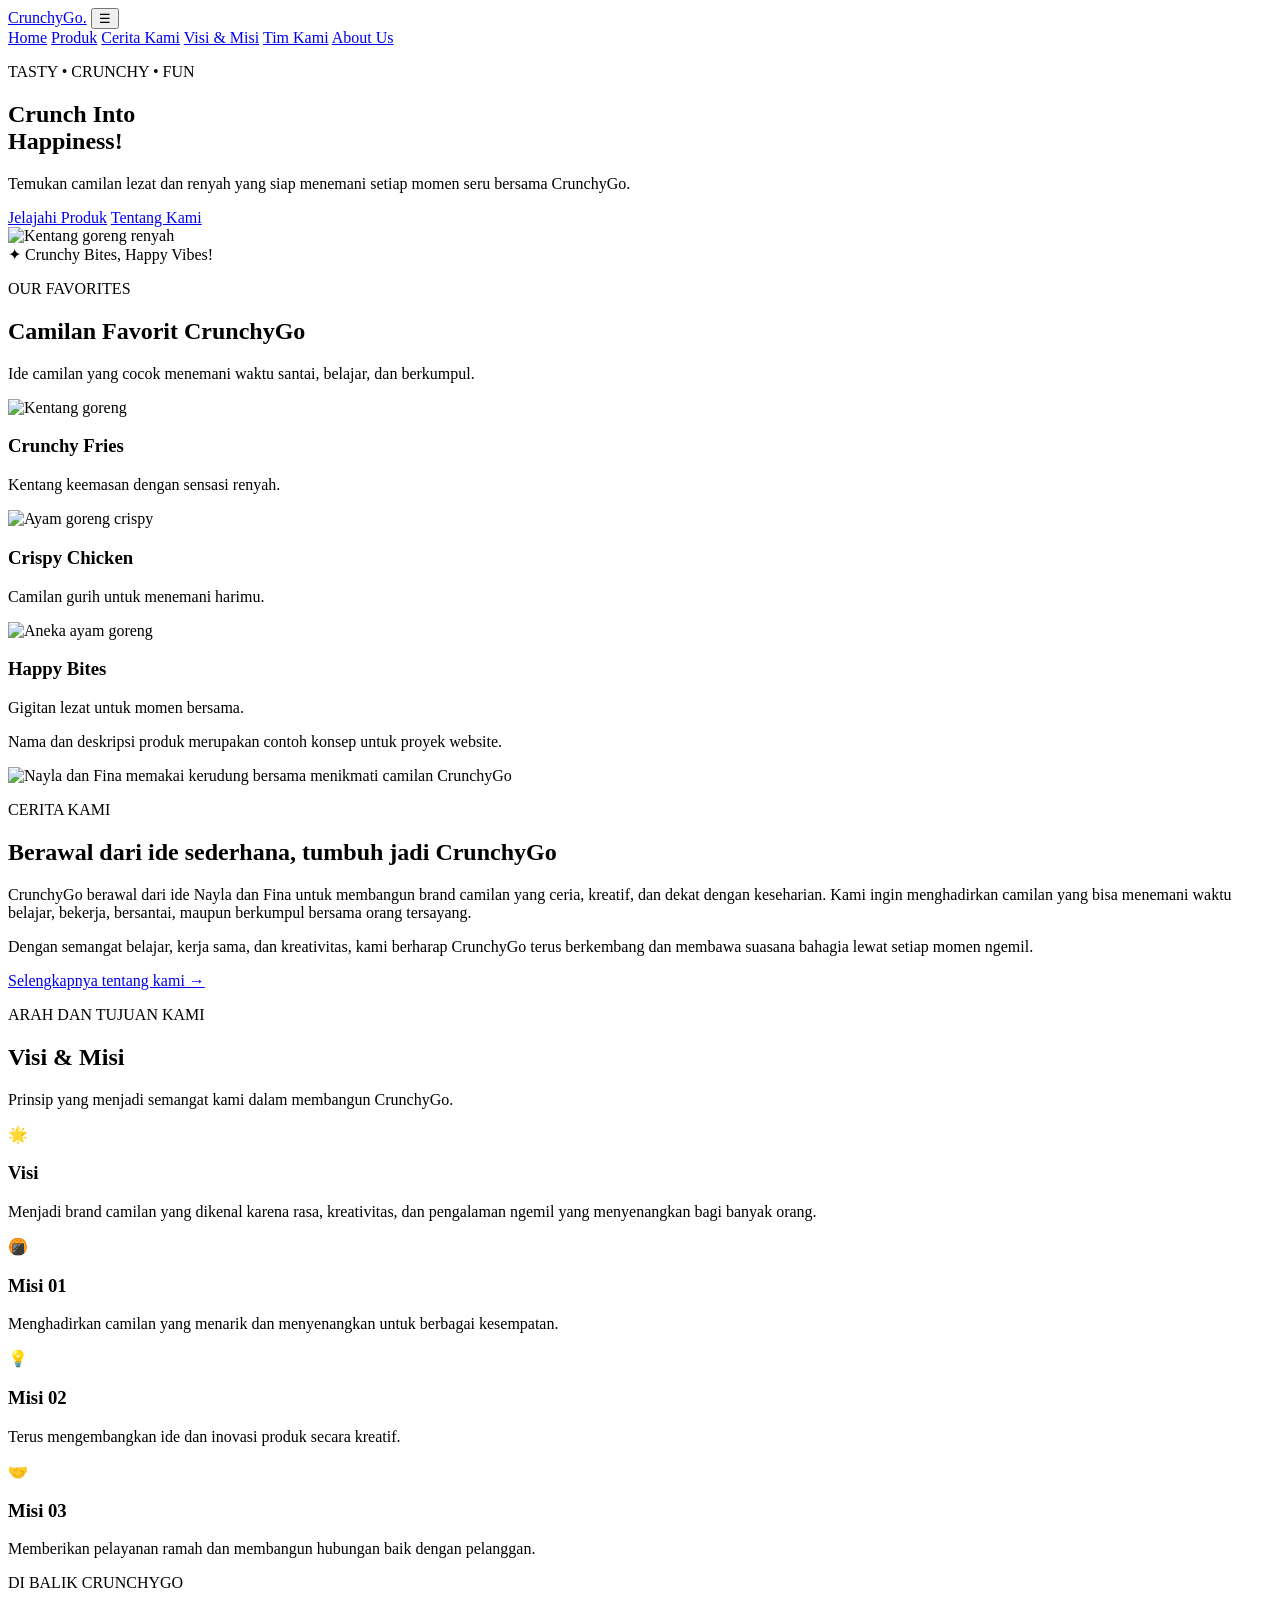
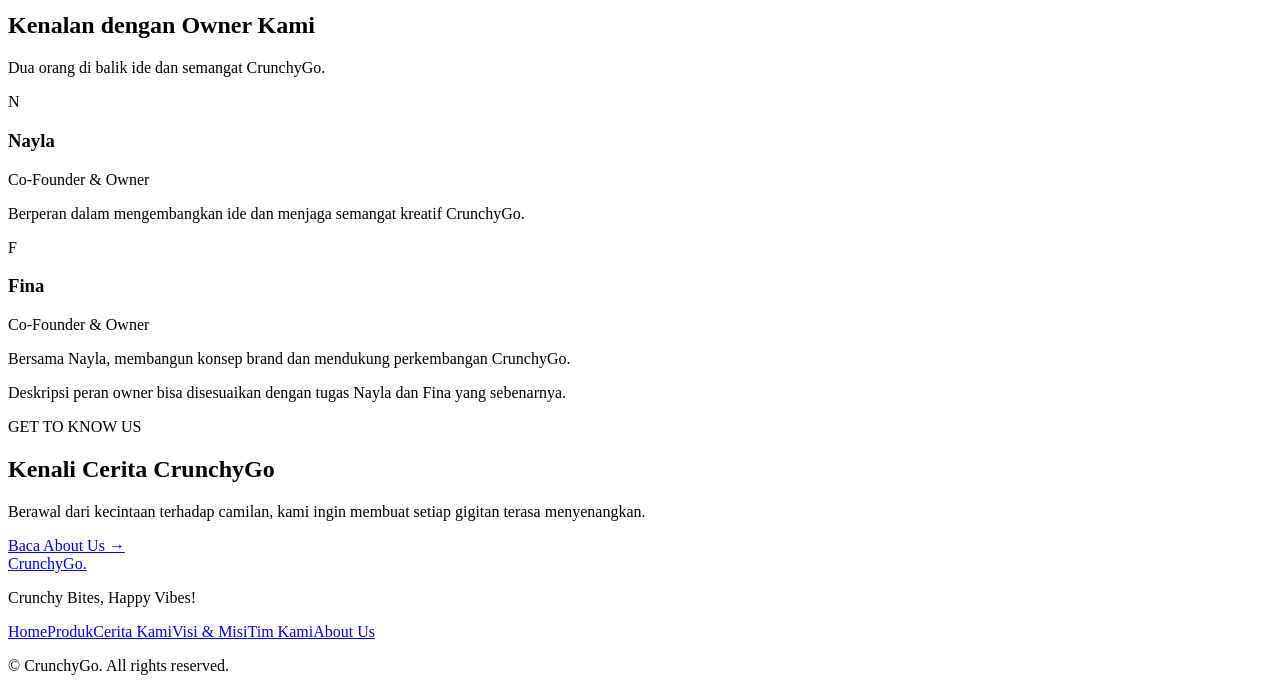
==== index.html @ ddae40fd "Add files via upload" ====
<!DOCTYPE html>
<html lang="id">
<head>
  <meta charset="UTF-8">
  <meta name="viewport" content="width=device-width, initial-scale=1.0">
  <meta name="description" content="CrunchyGo menyajikan inspirasi camilan lezat untuk momen seru.">
  <title>CrunchyGo | Home</title>
  <link rel="stylesheet" href="assets/css/style.css">
  <script src="assets/js/main.js" defer></script>
</head>
<body>
  <header class="navbar">
    <a class="logo" href="index.html">Crunchy<span>Go.</span></a>
    <button class="menu-toggle" id="menuToggle" aria-label="Buka menu" aria-expanded="false">☰</button>
    <nav class="nav-links" id="navLinks">
      <a class="active" href="index.html">Home</a>
      <a href="#products">Produk</a>
      <a href="#story">Cerita Kami</a>
      <a href="#vision">Visi &amp; Misi</a>
      <a href="#team">Tim Kami</a>
      <a href="about.html">About Us</a>
    </nav>
  </header>

  <main>
    <section class="hero">
      <div class="hero-content">
        <p class="eyebrow">TASTY • CRUNCHY • FUN</p>
        <h1>Crunch Into<br><span>Happiness!</span></h1>
        <p class="hero-description">Temukan camilan lezat dan renyah yang siap menemani setiap momen seru bersama CrunchyGo.</p>
        <div class="hero-actions">
          <a class="btn btn-primary" href="#products">Jelajahi Produk</a>
          <a class="btn btn-outline" href="about.html">Tentang Kami</a>
        </div>
      </div>
      <div class="hero-image">
        <img src="https://images.unsplash.com/photo-1573080496219-bb080dd4f877?auto=format&fit=crop&w=1100&q=85" alt="Kentang goreng renyah">
        <div class="image-label"><span>✦</span> Crunchy Bites, Happy Vibes!</div>
      </div>
    </section>

    <section class="section products" id="products">
      <div class="section-heading">
        <p class="eyebrow">OUR FAVORITES</p>
        <h2>Camilan Favorit <span>CrunchyGo</span></h2>
        <p>Ide camilan yang cocok menemani waktu santai, belajar, dan berkumpul.</p>
      </div>
      <div class="product-grid">
        <article class="product-card">
          <img src="https://images.unsplash.com/photo-1573080496219-bb080dd4f877?auto=format&fit=crop&w=800&q=85" alt="Kentang goreng">
          <div class="product-info"><h3>Crunchy Fries</h3><p>Kentang keemasan dengan sensasi renyah.</p></div>
        </article>
        <article class="product-card">
          <img src="https://images.unsplash.com/photo-1562967914-608f82629710?auto=format&fit=crop&w=800&q=85" alt="Ayam goreng crispy">
          <div class="product-info"><h3>Crispy Chicken</h3><p>Camilan gurih untuk menemani harimu.</p></div>
        </article>
        <article class="product-card">
          <img src="https://images.unsplash.com/photo-1626082927389-6cd097cdc6ec?auto=format&fit=crop&w=800&q=85" alt="Aneka ayam goreng">
          <div class="product-info"><h3>Happy Bites</h3><p>Gigitan lezat untuk momen bersama.</p></div>
        </article>
      </div>
      <p class="note">Nama dan deskripsi produk merupakan contoh konsep untuk proyek website.</p>
    </section>

    <section class="section story-section" id="story">
      <div class="about-content">
        <div class="about-image"><img src="assets/images/cerita-kami-nayla-fina-berkerudung.png" alt="Nayla dan Fina memakai kerudung bersama menikmati camilan CrunchyGo"></div>
        <div class="about-text">
          <p class="eyebrow">CERITA KAMI</p>
          <h2>Berawal dari ide sederhana, tumbuh jadi <span>CrunchyGo</span></h2>
          <p>CrunchyGo berawal dari ide Nayla dan Fina untuk membangun brand camilan yang ceria, kreatif, dan dekat dengan keseharian. Kami ingin menghadirkan camilan yang bisa menemani waktu belajar, bekerja, bersantai, maupun berkumpul bersama orang tersayang.</p>
          <p>Dengan semangat belajar, kerja sama, dan kreativitas, kami berharap CrunchyGo terus berkembang dan membawa suasana bahagia lewat setiap momen ngemil.</p>
          <a class="btn btn-outline" href="about.html">Selengkapnya tentang kami →</a>
        </div>
      </div>
    </section>

    <section class="section vision-section" id="vision">
      <div class="section-heading"><p class="eyebrow">ARAH DAN TUJUAN KAMI</p><h2>Visi &amp; <span>Misi</span></h2><p>Prinsip yang menjadi semangat kami dalam membangun CrunchyGo.</p></div>
      <div class="vision-grid">
        <article class="vision-card vision-main"><div class="vision-icon">🌟</div><h3>Visi</h3><p>Menjadi brand camilan yang dikenal karena rasa, kreativitas, dan pengalaman ngemil yang menyenangkan bagi banyak orang.</p></article>
        <article class="vision-card"><div class="vision-icon">🍘</div><h3>Misi 01</h3><p>Menghadirkan camilan yang menarik dan menyenangkan untuk berbagai kesempatan.</p></article>
        <article class="vision-card"><div class="vision-icon">💡</div><h3>Misi 02</h3><p>Terus mengembangkan ide dan inovasi produk secara kreatif.</p></article>
        <article class="vision-card"><div class="vision-icon">🤝</div><h3>Misi 03</h3><p>Memberikan pelayanan ramah dan membangun hubungan baik dengan pelanggan.</p></article>
      </div>
    </section>

    <section class="section team-section" id="team">
      <div class="section-heading"><p class="eyebrow">DI BALIK CRUNCHYGO</p><h2>Kenalan dengan <span>Owner Kami</span></h2><p>Dua orang di balik ide dan semangat CrunchyGo.</p></div>
      <div class="team-grid">
        <article class="team-card"><div class="team-avatar avatar-nayla">N</div><h3>Nayla</h3><p class="team-role">Co-Founder &amp; Owner</p><p>Berperan dalam mengembangkan ide dan menjaga semangat kreatif CrunchyGo.</p></article>
        <article class="team-card"><div class="team-avatar avatar-fina">F</div><h3>Fina</h3><p class="team-role">Co-Founder &amp; Owner</p><p>Bersama Nayla, membangun konsep brand dan mendukung perkembangan CrunchyGo.</p></article>
      </div>
      <p class="note">Deskripsi peran owner bisa disesuaikan dengan tugas Nayla dan Fina yang sebenarnya.</p>
    </section>

    <section class="cta" id="contact">
      <div><p class="eyebrow">GET TO KNOW US</p><h2>Kenali Cerita <span>CrunchyGo</span></h2><p>Berawal dari kecintaan terhadap camilan, kami ingin membuat setiap gigitan terasa menyenangkan.</p></div>
      <a class="btn btn-light" href="about.html">Baca About Us →</a>
    </section>
  </main>

  <footer class="footer">
    <a class="logo" href="index.html">Crunchy<span>Go.</span></a>
    <p>Crunchy Bites, Happy Vibes!</p>
    <div class="footer-links"><a href="index.html">Home</a><a href="#products">Produk</a><a href="#story">Cerita Kami</a><a href="#vision">Visi &amp; Misi</a><a href="#team">Tim Kami</a><a href="about.html">About Us</a></div>
    <p class="copyright">© <span id="year"></span> CrunchyGo. All rights reserved.</p>
  </footer>
</body>
</html>
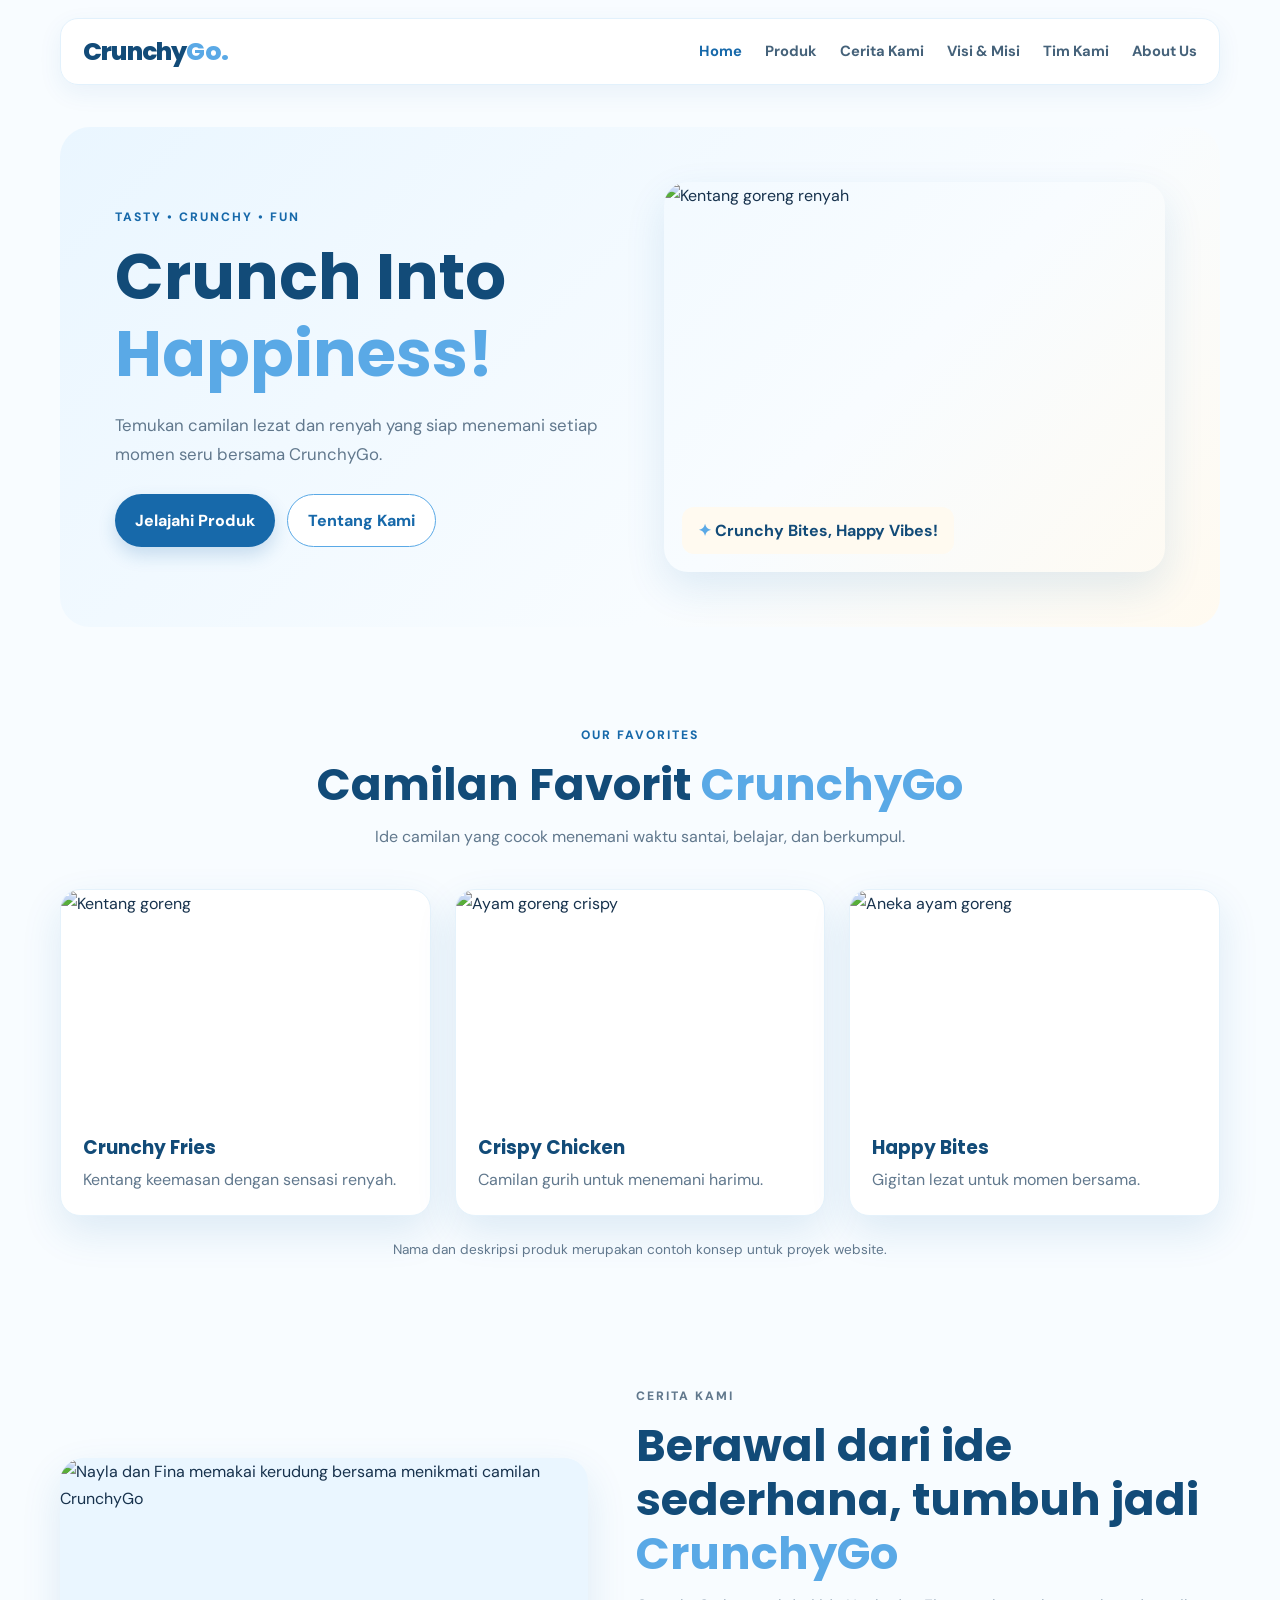
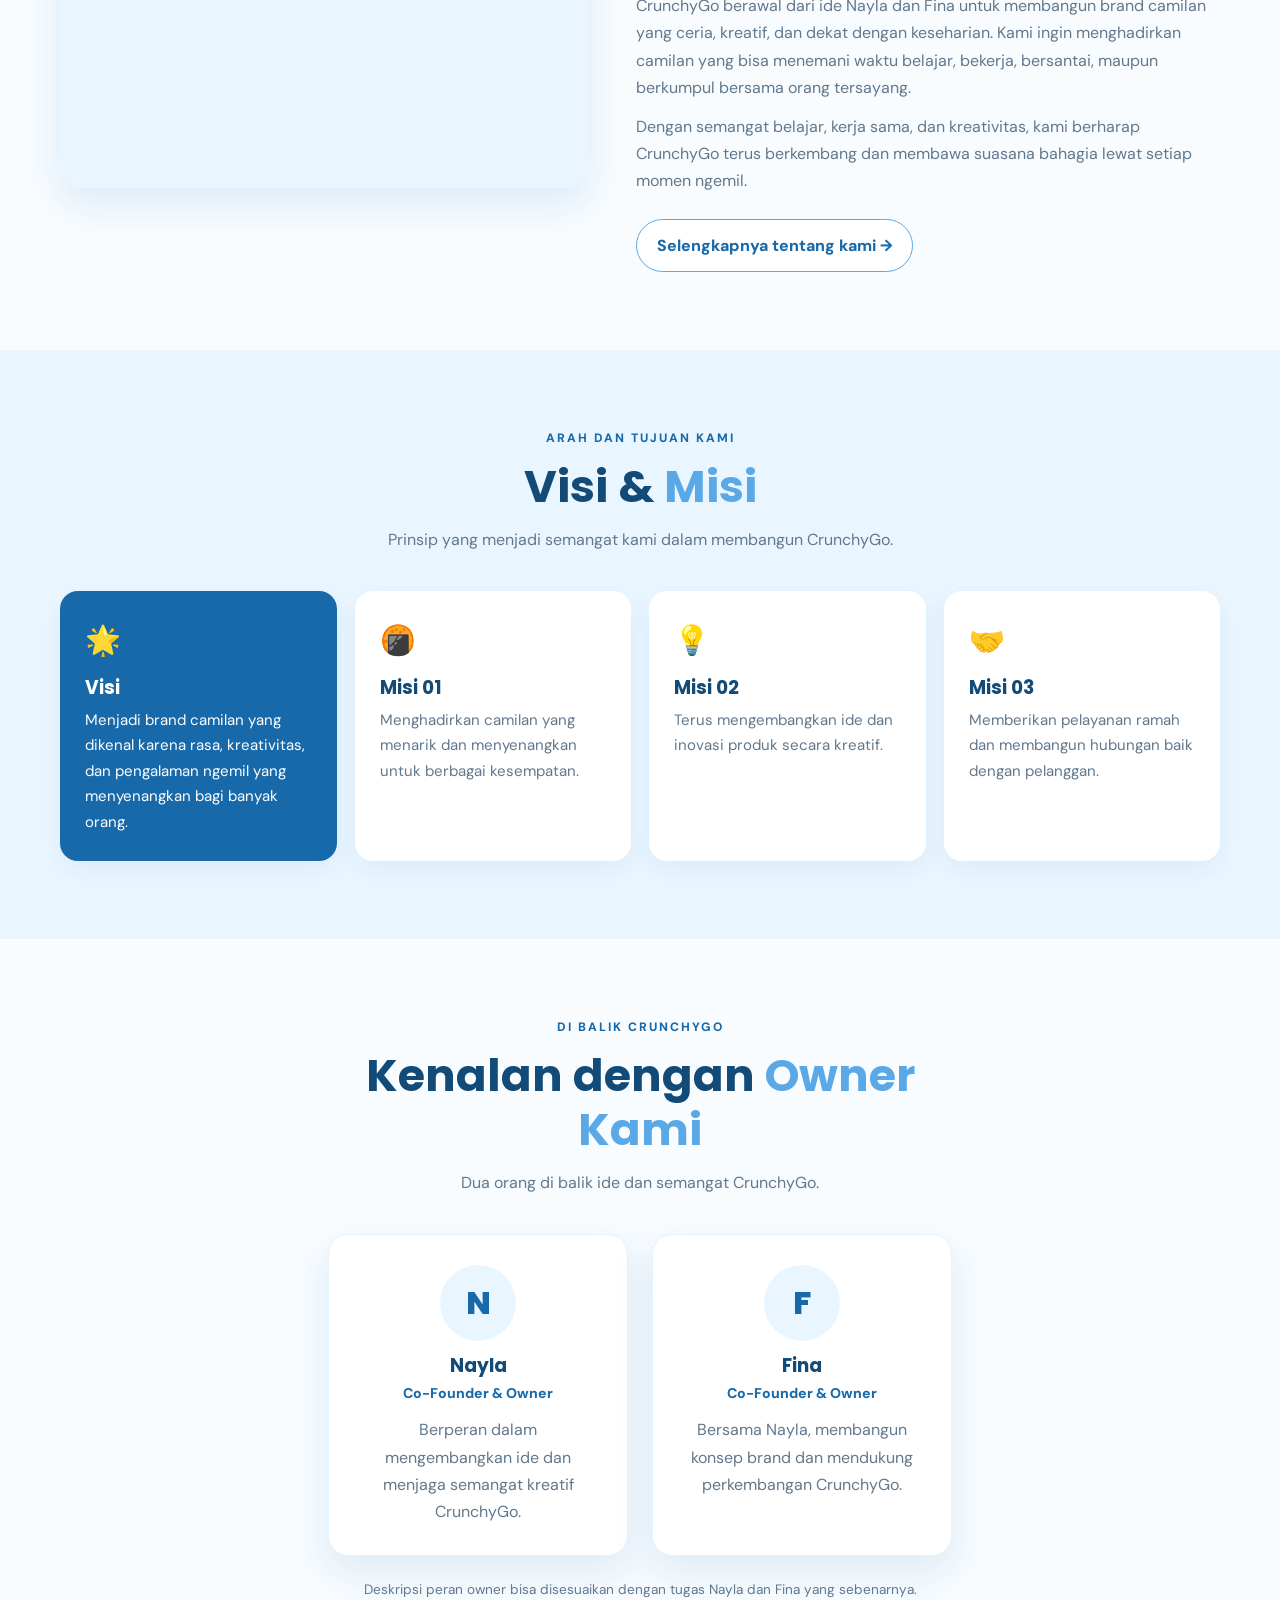
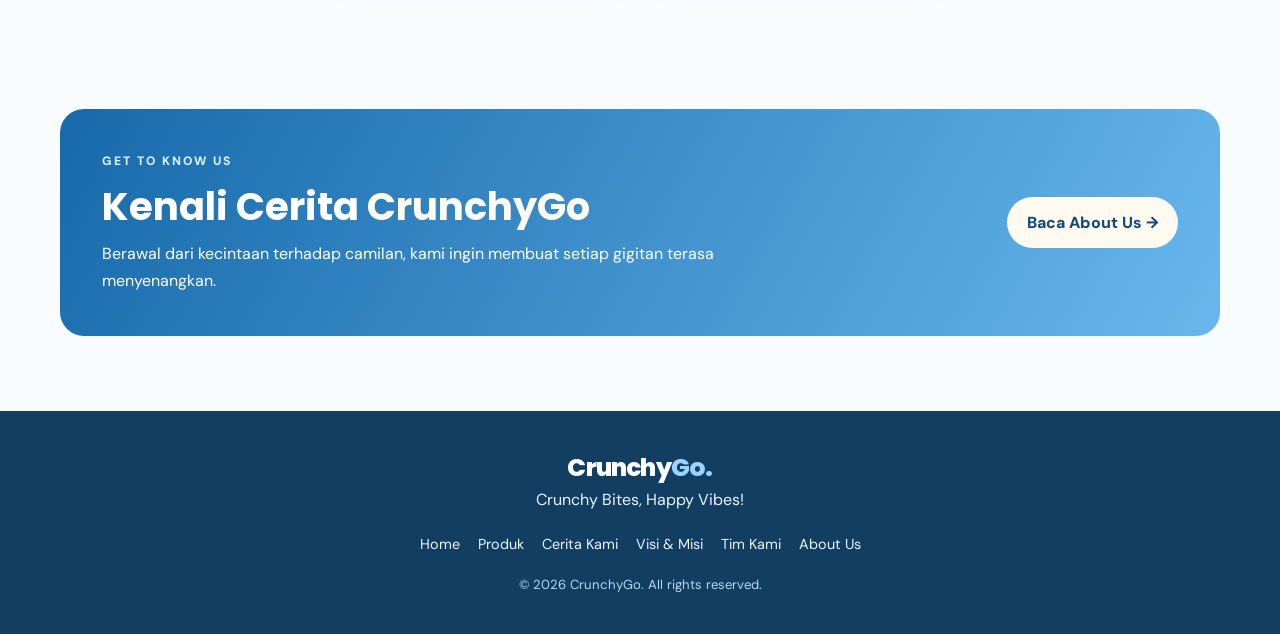
==== commit 7231dfe1: "Connect founders photo on home page" ====
--- a/index.html
+++ b/index.html
@@ -64,7 +64,7 @@
 
     <section class="section story-section" id="story">
       <div class="about-content">
-        <div class="about-image"><img src="assets/images/cerita-kami-nayla-fina-berkerudung.png" alt="Nayla dan Fina memakai kerudung bersama menikmati camilan CrunchyGo"></div>
+        <div class="about-image"><img src="assets/images/cerita-kami-nayla-fina-berkerudung.jpg" alt="Nayla dan Fina memakai kerudung bersama menikmati camilan CrunchyGo"></div>
         <div class="about-text">
           <p class="eyebrow">CERITA KAMI</p>
           <h2>Berawal dari ide sederhana, tumbuh jadi <span>CrunchyGo</span></h2>
--- a/assets/css/style.css
+++ b/assets/css/style.css
@@ -0,0 +1,95 @@
+@import url('https://fonts.googleapis.com/css2?family=DM+Sans:wght@400;500;600;700&family=Poppins:wght@500;600;700;800&display=swap');
+
+:root {
+  --blue: #5aa9e6; --blue-dark: #1769aa; --blue-deep: #124b78;
+  --blue-pale: #eaf6ff; --cream: #fffaf0; --ink: #17324d;
+  --muted: #61788d; --white: #ffffff; --shadow: 0 16px 40px rgba(23, 105, 170, .12);
+}
+* { box-sizing: border-box; margin: 0; padding: 0; }
+html { scroll-behavior: smooth; }
+body { font-family: 'DM Sans', sans-serif; color: var(--ink); background: #f8fcff; line-height: 1.7; }
+a { color: inherit; text-decoration: none; }
+img { display: block; max-width: 100%; }
+.navbar { width: min(1160px, calc(100% - 40px)); margin: 18px auto 0; padding: 14px 22px; display: flex; align-items: center; justify-content: space-between; background: rgba(255,255,255,.94); border: 1px solid #e2f1fc; border-radius: 18px; box-shadow: 0 8px 24px rgba(23,105,170,.07); position: relative; z-index: 10; }
+.logo { font: 800 1.55rem 'Poppins', sans-serif; color: var(--blue-deep); letter-spacing: -.8px; }
+.logo span, h1 span, h2 span { color: var(--blue); }
+.nav-links { display: flex; align-items: center; gap: 23px; }
+.nav-links a { font-size: .92rem; font-weight: 700; color: #45627a; transition: .2s; }
+.nav-links a:hover, .nav-links a.active { color: var(--blue-dark); }
+.menu-toggle { display: none; border: 0; background: var(--blue-pale); color: var(--blue-dark); border-radius: 10px; padding: 8px 12px; font-size: 1.25rem; cursor: pointer; }
+.hero { width: min(1160px, calc(100% - 40px)); margin: 42px auto 20px; padding: 55px; display: grid; grid-template-columns: 1fr 1fr; gap: 48px; align-items: center; background: linear-gradient(135deg, #eaf6ff, #f8fcff 65%, #fffaf0); border-radius: 30px; overflow: hidden; }
+.eyebrow { color: var(--blue-dark); font-size: .76rem; font-weight: 800; letter-spacing: 2px; margin-bottom: 12px; }
+h1, h2, h3 { font-family: 'Poppins', sans-serif; line-height: 1.2; }
+.hero h1 { font-size: clamp(2.7rem, 5vw, 4.5rem); color: var(--blue-deep); margin-bottom: 18px; }
+.hero-description { max-width: 490px; color: var(--muted); font-size: 1.05rem; margin-bottom: 26px; }
+.hero-image { position: relative; }
+.hero-image img { width: 100%; height: 390px; object-fit: cover; border-radius: 24px; box-shadow: var(--shadow); }
+.image-label { position: absolute; left: 18px; bottom: 18px; background: var(--cream); padding: 10px 16px; border-radius: 12px; font-weight: 700; color: var(--blue-deep); }
+.image-label span { color: var(--blue); }
+.hero-actions { display: flex; flex-wrap: wrap; gap: 12px; }
+.btn { display: inline-flex; align-items: center; justify-content: center; padding: 12px 20px; border-radius: 999px; font-weight: 800; transition: .2s; }
+.btn:hover { transform: translateY(-2px); }
+.btn-primary { background: var(--blue-dark); color: white; box-shadow: 0 8px 18px rgba(23,105,170,.2); }
+.btn-outline { border: 1.5px solid var(--blue); color: var(--blue-dark); background: white; }
+.btn-light { background: var(--cream); color: var(--blue-deep); }
+.section { width: min(1160px, calc(100% - 40px)); margin: 0 auto; padding: 78px 0; }
+.section-heading { text-align: center; max-width: 650px; margin: 0 auto 38px; }
+.section-heading h2, .about-text h2 { color: var(--blue-deep); font-size: clamp(2rem, 3.5vw, 2.8rem); margin-bottom: 12px; }
+.section-heading > p:last-child { color: var(--muted); }
+.product-grid { display: grid; grid-template-columns: repeat(3, 1fr); gap: 24px; }
+.product-card { background: white; border: 1px solid #e5f2fb; border-radius: 20px; overflow: hidden; box-shadow: var(--shadow); transition: .25s; }
+.product-card:hover { transform: translateY(-6px); }
+.product-card img { width: 100%; height: 225px; object-fit: cover; }
+.product-info { padding: 22px; }
+.product-info h3 { color: var(--blue-deep); margin-bottom: 7px; }
+.product-info p, .note { color: var(--muted); }
+.note { text-align: center; font-size: .85rem; margin-top: 22px; }
+.story-section { padding-top: 35px; }
+.about-content { display: grid; grid-template-columns: .95fr 1.05fr; gap: 48px; align-items: center; }
+.about-image img { width: 100%; min-height: 330px; max-height: 440px; object-fit: cover; border-radius: 24px; box-shadow: var(--shadow); background: var(--blue-pale); }
+.about-text p { color: var(--muted); margin: 12px 0; }
+.about-text .btn { margin-top: 12px; }
+.vision-section { background: var(--blue-pale); width: 100%; max-width: none; padding-left: max(20px, calc((100% - 1160px)/2)); padding-right: max(20px, calc((100% - 1160px)/2)); }
+.vision-grid { display: grid; grid-template-columns: repeat(4, 1fr); gap: 18px; }
+.vision-card { padding: 25px; background: white; border-radius: 18px; box-shadow: 0 8px 24px rgba(23,105,170,.07); }
+.vision-card h3 { color: var(--blue-deep); margin: 12px 0 8px; }
+.vision-card p { color: var(--muted); font-size: .94rem; }
+.vision-icon { font-size: 1.8rem; }
+.vision-main { background: var(--blue-dark); color: white; }
+.vision-main h3, .vision-main p { color: white; }
+.team-grid { display: grid; grid-template-columns: repeat(2, minmax(0, 300px)); justify-content: center; gap: 24px; }
+.team-card { background: white; padding: 30px; border-radius: 20px; text-align: center; border: 1px solid #e5f2fb; box-shadow: var(--shadow); }
+.team-avatar { width: 76px; height: 76px; margin: 0 auto 14px; border-radius: 50%; display: grid; place-items: center; background: var(--blue-pale); color: var(--blue-dark); font: 800 2rem 'Poppins', sans-serif; }
+.team-card h3 { color: var(--blue-deep); }
+.team-role { color: var(--blue-dark); font-weight: 800; font-size: .88rem; margin: 5px 0 10px; }
+.team-card p:last-child { color: var(--muted); }
+.cta, .about-banner { width: min(1160px, calc(100% - 40px)); margin: 30px auto 75px; padding: 42px; border-radius: 24px; background: linear-gradient(120deg, var(--blue-dark), #68b7ed); color: white; display: flex; align-items: center; justify-content: space-between; gap: 25px; }
+.cta h2, .about-banner h2 { font-size: clamp(1.8rem, 3vw, 2.5rem); margin-bottom: 10px; }
+.cta h2 span, .about-banner h2 span { color: var(--cream); }
+.cta .eyebrow, .about-banner .eyebrow { color: #dff2ff; }
+.cta p, .about-banner p { max-width: 650px; }
+.page-hero { margin: 42px auto 0; padding: 65px 20px; text-align: center; background: linear-gradient(135deg, #eaf6ff, #fffaf0); }
+.page-hero h1 { color: var(--blue-deep); font-size: clamp(2.4rem, 5vw, 3.8rem); margin-bottom: 10px; }
+.page-hero > p:last-child { color: var(--muted); }
+.about-banner { display: block; text-align: center; }
+.about-banner p { margin: 0 auto 20px; }
+.footer { padding: 38px 20px; text-align: center; background: #123e62; color: #eaf6ff; }
+.footer .logo { color: white; }
+.footer .logo span { color: #9bd4ff; }
+.footer-links { display: flex; flex-wrap: wrap; justify-content: center; gap: 18px; margin: 18px 0; }
+.footer-links a { color: #eaf6ff; font-size: .9rem; }
+.copyright { color: #b8d8ef; font-size: .82rem; }
+@media (max-width: 850px) { .nav-links { gap: 13px; } .nav-links a { font-size: .82rem; } .hero { padding: 35px; gap: 25px; } .vision-grid { grid-template-columns: repeat(2, 1fr); } }
+@media (max-width: 650px) {
+  .navbar { width: calc(100% - 24px); margin-top: 12px; padding: 12px 16px; }
+  .menu-toggle { display: block; }
+  .nav-links { display: none; position: absolute; top: calc(100% + 8px); left: 0; right: 0; padding: 16px; background: white; border: 1px solid #e2f1fc; border-radius: 16px; box-shadow: var(--shadow); flex-direction: column; align-items: stretch; gap: 12px; }
+  .nav-links.show { display: flex; } .nav-links a { padding: 5px 8px; font-size: .95rem; }
+  .hero { width: calc(100% - 24px); margin-top: 20px; padding: 28px 22px; grid-template-columns: 1fr; }
+  .hero-image img { height: 260px; } .section { width: calc(100% - 32px); padding: 55px 0; }
+  .product-grid, .about-content { grid-template-columns: 1fr; } .product-grid { gap: 18px; }
+  .product-card img { height: 210px; } .about-content { gap: 25px; } .about-image img { min-height: 240px; }
+  .vision-section { width: 100%; padding-left: 16px; padding-right: 16px; } .vision-grid { grid-template-columns: 1fr; }
+  .team-grid { grid-template-columns: 1fr; } .cta { width: calc(100% - 24px); padding: 28px 22px; flex-direction: column; align-items: flex-start; }
+  .about-banner { width: calc(100% - 24px); padding: 32px 22px; } .footer-links { gap: 12px; }
+}
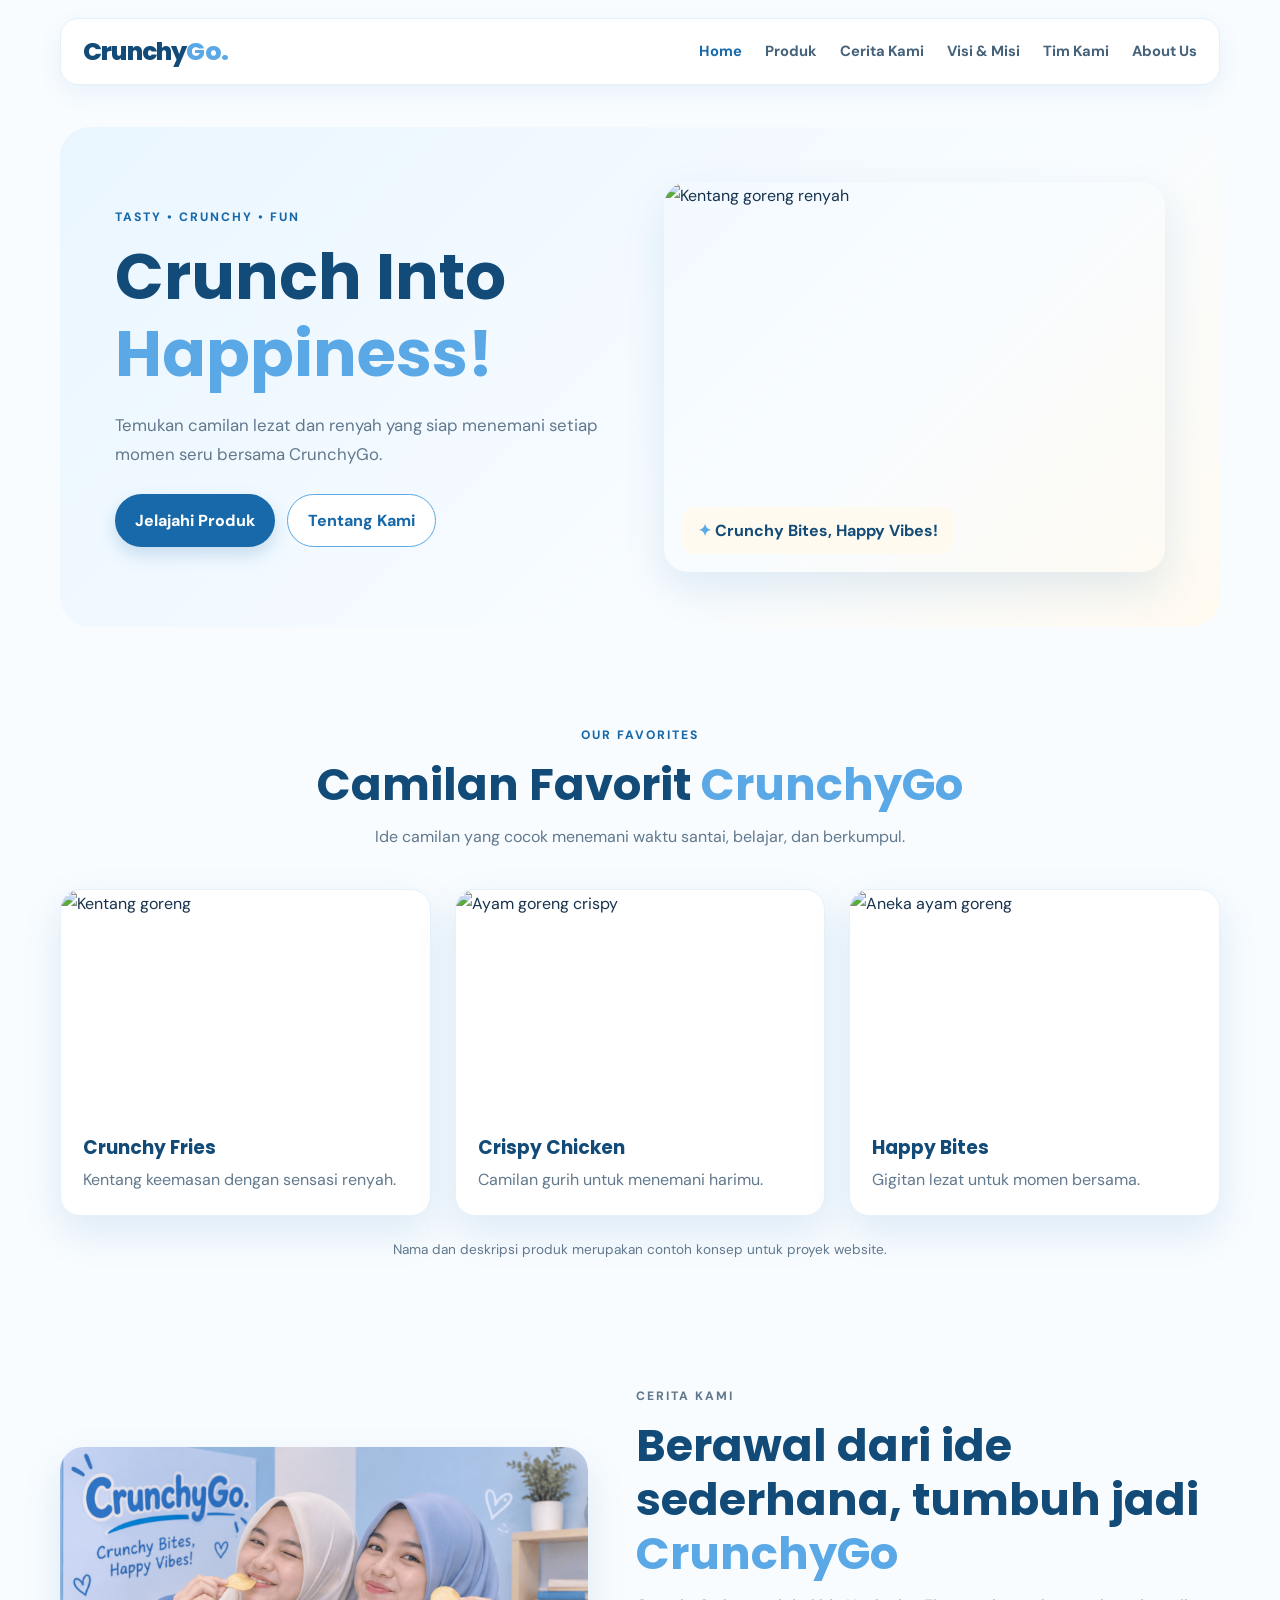
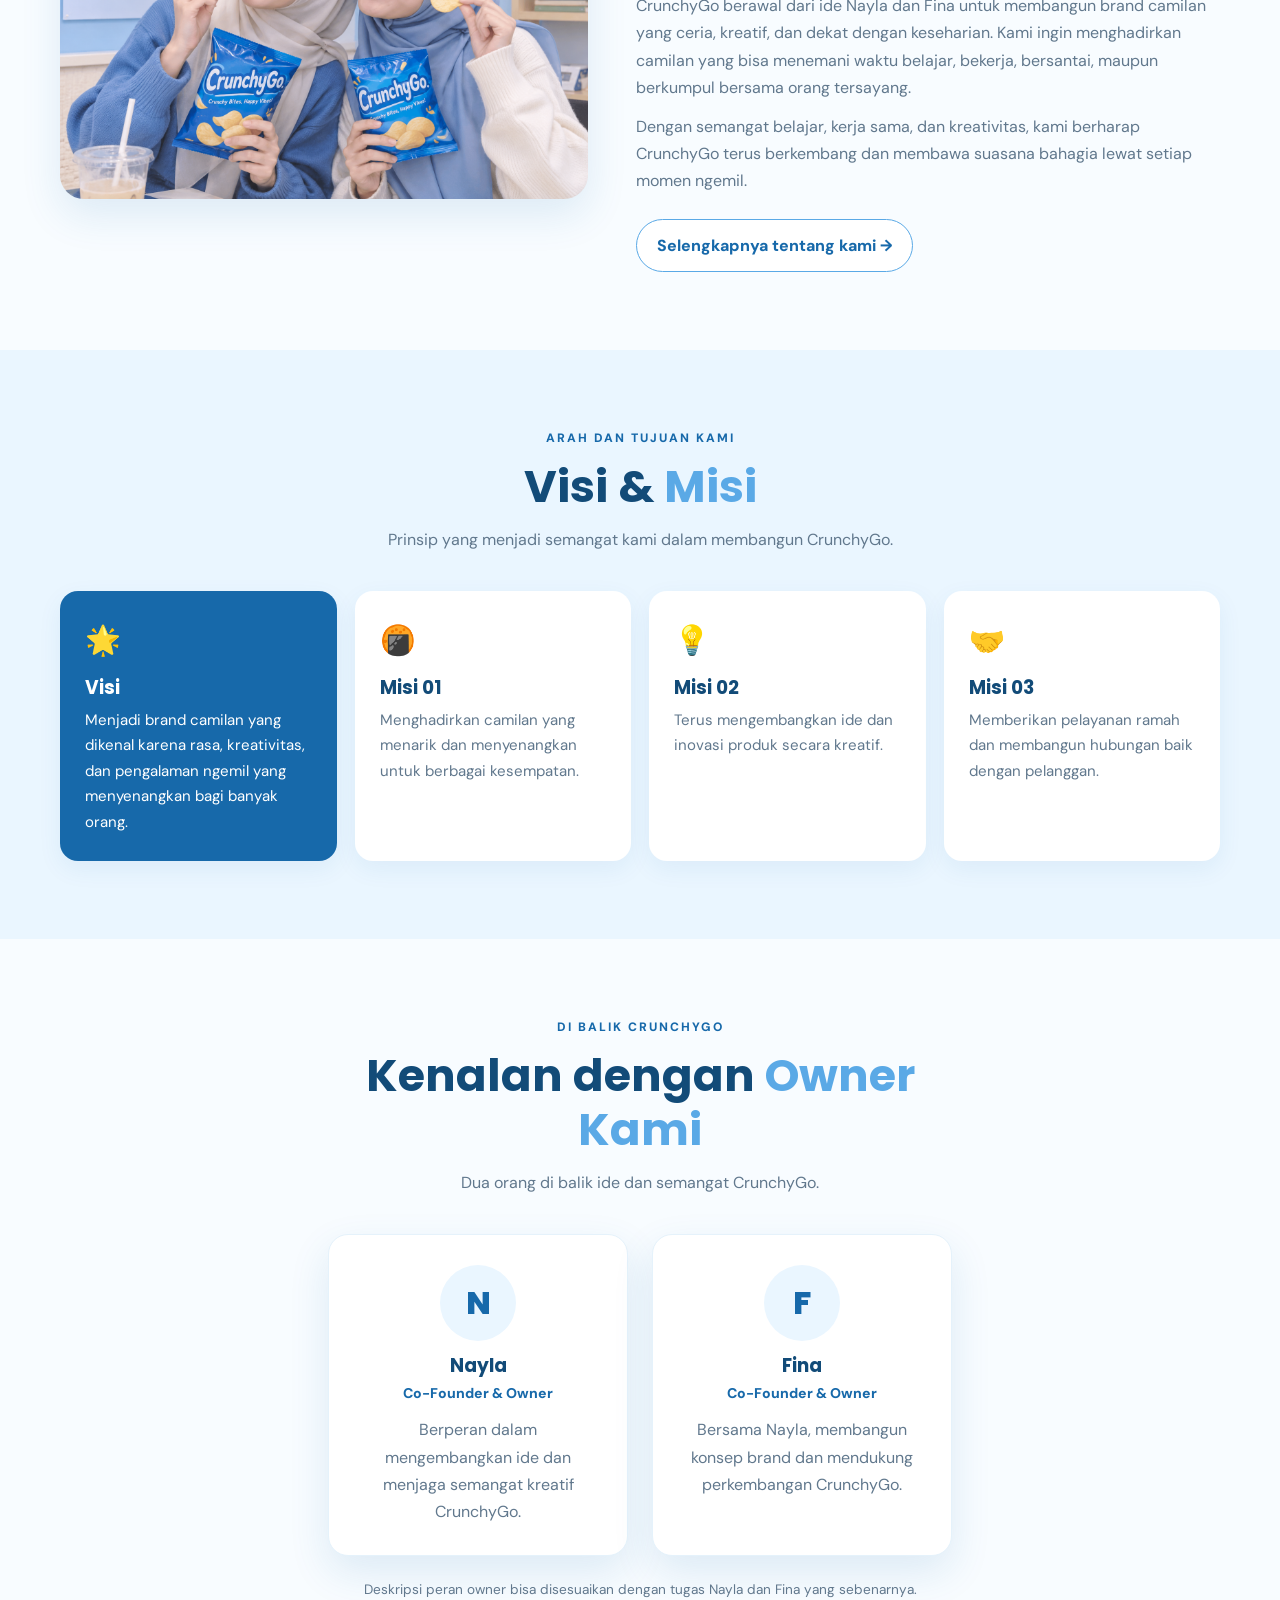
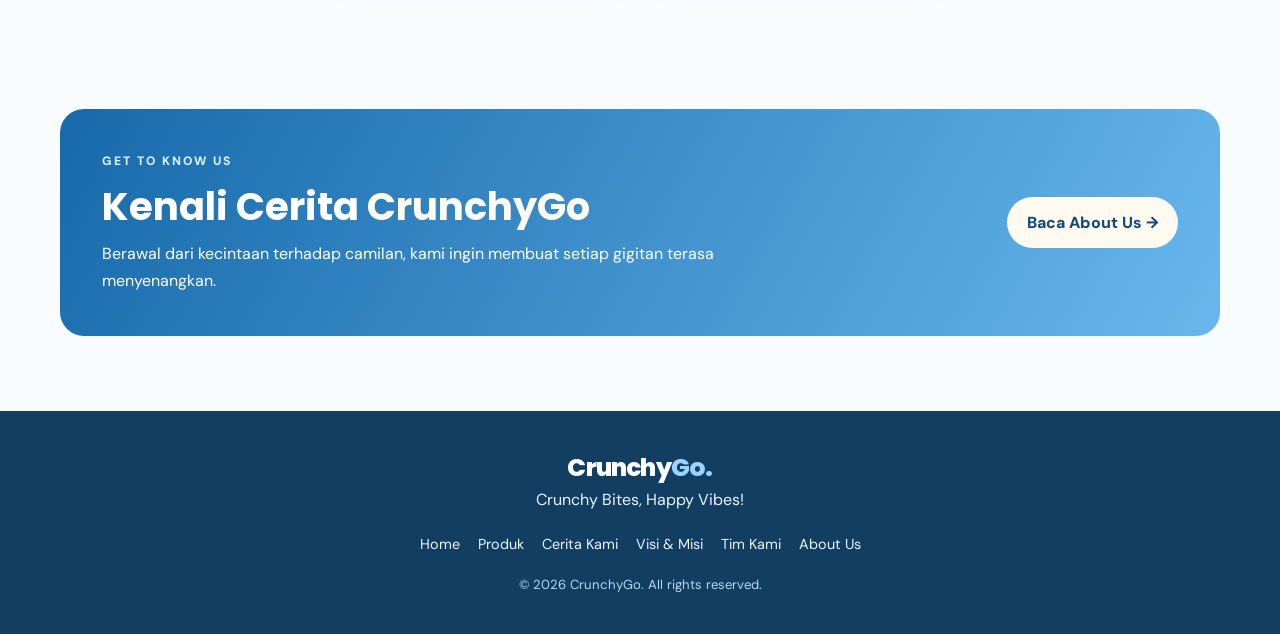
==== commit ad80665c: "Fix owner photo on home page" ====
--- a/index.html
+++ b/index.html
@@ -64,7 +64,7 @@
 
     <section class="section story-section" id="story">
       <div class="about-content">
-        <div class="about-image"><img src="assets/images/cerita-kami-nayla-fina-berkerudung.jpg" alt="Nayla dan Fina memakai kerudung bersama menikmati camilan CrunchyGo"></div>
+        <div class="about-image"><img src="assets/images/Sahabat%20Ceria%20Menikmati%20CrunchyGo.png" alt="Nayla dan Fina memakai kerudung bersama menikmati camilan CrunchyGo"></div>
         <div class="about-text">
           <p class="eyebrow">CERITA KAMI</p>
           <h2>Berawal dari ide sederhana, tumbuh jadi <span>CrunchyGo</span></h2>
